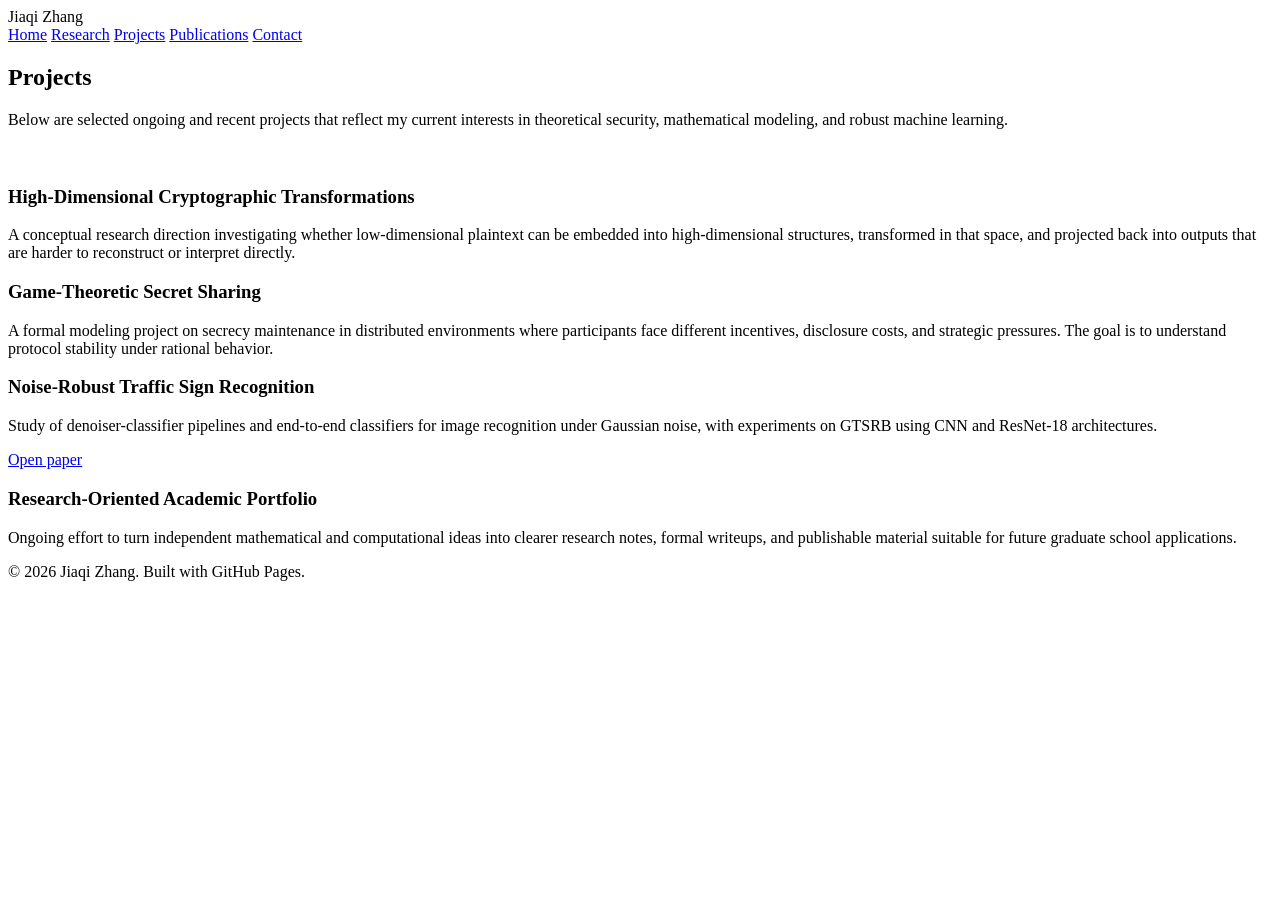
==== projects.html @ 3aec2c41 "Add projects.html with project descriptions" ====
<!DOCTYPE html>
<html lang="en">
<head>
  <meta charset="UTF-8" />
  <meta name="viewport" content="width=device-width, initial-scale=1.0" />
  <title>Jiaqi Zhang | Projects</title>
  <link rel="stylesheet" href="style.css" />
</head>
<body>
  <header class="navbar">
    <div class="container nav-inner">
      <div class="brand">Jiaqi <span>Zhang</span></div>
      <nav class="nav-links">
        <a class="nav-btn" href="index.html">Home</a>
        <a class="nav-btn" href="research.html">Research</a>
        <a class="nav-btn active" href="projects.html">Projects</a>
        <a class="nav-btn" href="publications.html">Publications</a>
        <a class="nav-btn" href="contact.html">Contact</a>
      </nav>
    </div>
  </header>

  <main class="section">
    <div class="container">
      <div class="card">
        <h2>Projects</h2>
        <p>
          Below are selected ongoing and recent projects that reflect my current interests in theoretical security, mathematical modeling, and robust machine learning.
        </p>
      </div>

      <div style="height:22px;"></div>

      <div class="grid-2">
        <div class="card">
          <h3>High-Dimensional Cryptographic Transformations</h3>
          <p>
            A conceptual research direction investigating whether low-dimensional plaintext can be embedded into high-dimensional structures, transformed in that space, and projected back into outputs that are harder to reconstruct or interpret directly.
          </p>
        </div>

        <div class="card">
          <h3>Game-Theoretic Secret Sharing</h3>
          <p>
            A formal modeling project on secrecy maintenance in distributed environments where participants face different incentives, disclosure costs, and strategic pressures. The goal is to understand protocol stability under rational behavior.
          </p>
        </div>

        <div class="card">
          <h3>Noise-Robust Traffic Sign Recognition</h3>
          <p>
            Study of denoiser-classifier pipelines and end-to-end classifiers for image recognition under Gaussian noise, with experiments on GTSRB using CNN and ResNet-18 architectures.
          </p>
          <p><a href="road-sign-classification.pdf">Open paper</a></p>
        </div>

        <div class="card">
          <h3>Research-Oriented Academic Portfolio</h3>
          <p>
            Ongoing effort to turn independent mathematical and computational ideas into clearer research notes, formal writeups, and publishable material suitable for future graduate school applications.
          </p>
        </div>
      </div>
    </div>
  </main>

  <footer class="footer">
    <div class="container">
      © 2026 Jiaqi Zhang. Built with GitHub Pages.
    </div>
  </footer>
</body>
</html>
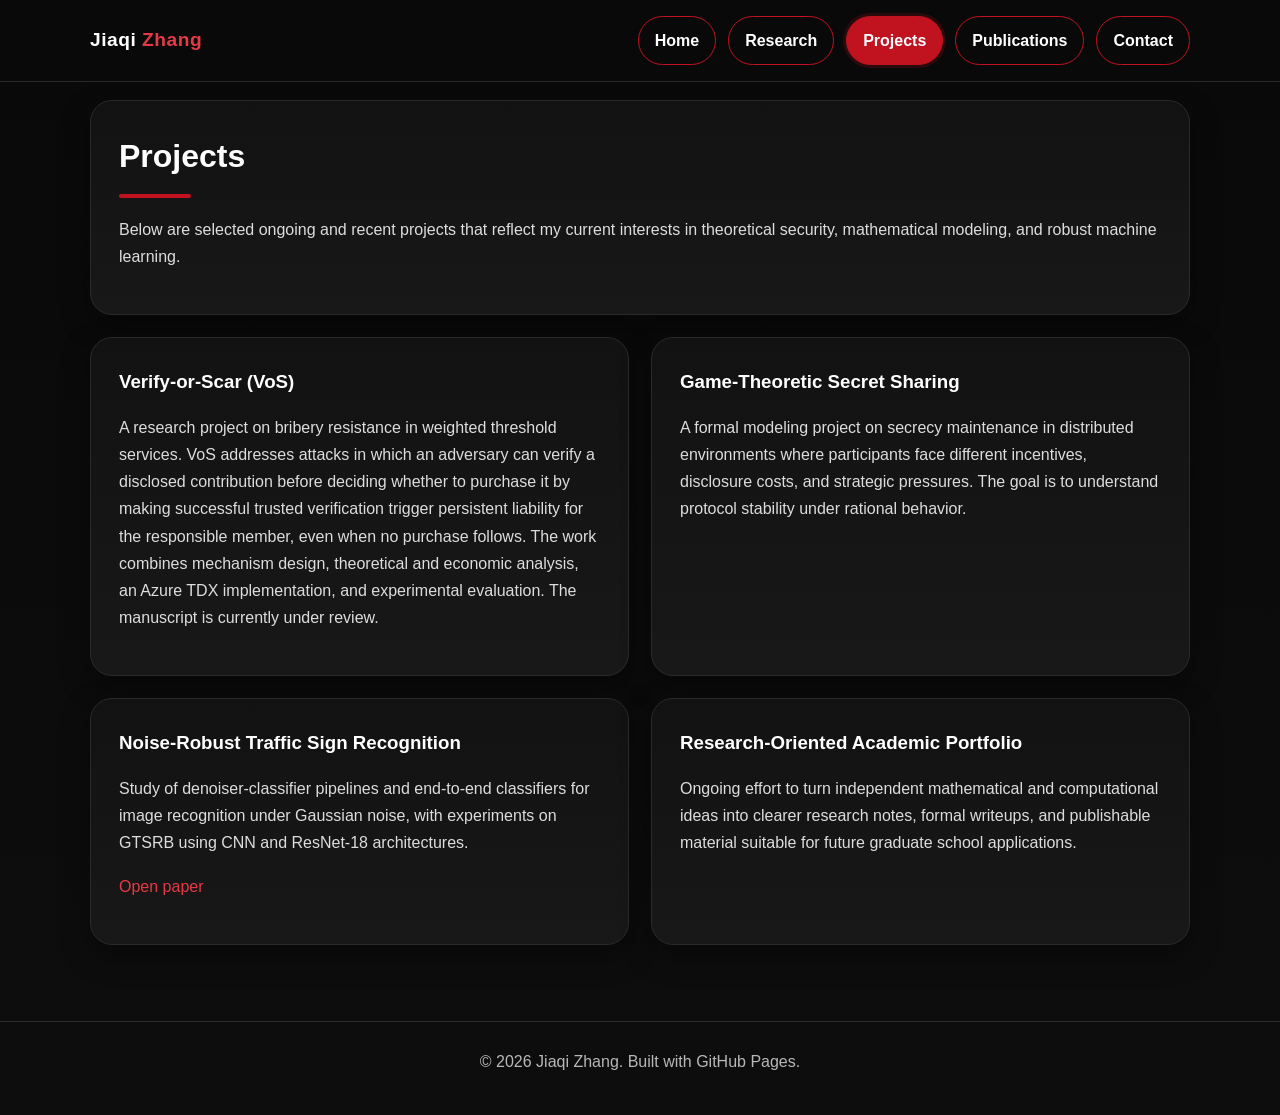
==== commit c4d50f43: "Replace cryptographic transformation project with Verify-or-Scar" ====
--- a/projects.html
+++ b/projects.html
@@ -33,9 +33,9 @@
 
       <div class="grid-2">
         <div class="card">
-          <h3>High-Dimensional Cryptographic Transformations</h3>
+          <h3>Verify-or-Scar (VoS)</h3>
           <p>
-            A conceptual research direction investigating whether low-dimensional plaintext can be embedded into high-dimensional structures, transformed in that space, and projected back into outputs that are harder to reconstruct or interpret directly.
+            A research project on bribery resistance in weighted threshold services. VoS addresses attacks in which an adversary can verify a disclosed contribution before deciding whether to purchase it by making successful trusted verification trigger persistent liability for the responsible member, even when no purchase follows. The work combines mechanism design, theoretical and economic analysis, an Azure TDX implementation, and experimental evaluation. The manuscript is currently under review.
           </p>
         </div>
 
--- a/style.css
+++ b/style.css
@@ -0,0 +1,292 @@
+:root {
+  --bg: #0b0b0b;
+  --panel: #121212;
+  --panel-2: #181818;
+  --text: #f5f5f5;
+  --muted: #b8b8b8;
+  --red: #c1121f;
+  --red-2: #e63946;
+  --border: #2a2a2a;
+  --shadow: 0 10px 30px rgba(0, 0, 0, 0.35);
+}
+
+* {
+  box-sizing: border-box;
+}
+
+html {
+  scroll-behavior: smooth;
+}
+
+body {
+  margin: 0;
+  font-family: "Segoe UI", Arial, sans-serif;
+  background: linear-gradient(180deg, #090909 0%, #0d0d0d 100%);
+  color: var(--text);
+  line-height: 1.7;
+}
+
+a {
+  color: var(--red-2);
+  text-decoration: none;
+}
+
+a:hover {
+  color: #ff6b6b;
+}
+
+.container {
+  width: min(1100px, 92%);
+  margin: 0 auto;
+}
+
+.navbar {
+  position: sticky;
+  top: 0;
+  z-index: 1000;
+  background: rgba(10, 10, 10, 0.92);
+  backdrop-filter: blur(10px);
+  border-bottom: 1px solid var(--border);
+}
+
+.nav-inner {
+  display: flex;
+  justify-content: space-between;
+  align-items: center;
+  gap: 20px;
+  padding: 16px 0;
+}
+
+.brand {
+  font-size: 1.2rem;
+  font-weight: 700;
+  letter-spacing: 0.5px;
+  color: white;
+}
+
+.brand span {
+  color: var(--red-2);
+}
+
+.nav-links {
+  display: flex;
+  gap: 12px;
+  flex-wrap: wrap;
+}
+
+.nav-btn {
+  display: inline-block;
+  padding: 10px 16px;
+  border: 1px solid var(--red);
+  border-radius: 999px;
+  color: white;
+  background: transparent;
+  transition: 0.25s ease;
+  font-weight: 600;
+}
+
+.nav-btn:hover,
+.nav-btn.active {
+  background: var(--red);
+  color: white;
+  box-shadow: 0 0 0 3px rgba(193, 18, 31, 0.18);
+}
+
+.hero {
+  padding: 72px 0 48px;
+}
+
+.hero-grid {
+  display: grid;
+  grid-template-columns: 240px 1fr;
+  gap: 36px;
+  align-items: center;
+}
+
+.profile-pic {
+  width: 100%;
+  max-width: 240px;
+  aspect-ratio: 1 / 1;
+  object-fit: cover;
+  border-radius: 22px;
+  border: 2px solid var(--red);
+  box-shadow: var(--shadow);
+  background: #111;
+}
+
+.hero-card,
+.card {
+  background: linear-gradient(180deg, var(--panel), var(--panel-2));
+  border: 1px solid var(--border);
+  border-radius: 22px;
+  padding: 28px;
+  box-shadow: var(--shadow);
+}
+
+.hero h1 {
+  font-size: clamp(2.3rem, 5vw, 4rem);
+  line-height: 1.1;
+  margin: 0 0 12px;
+}
+
+.hero h1 span {
+  color: var(--red-2);
+}
+
+.subtitle {
+  color: var(--muted);
+  font-size: 1.15rem;
+  margin: 8px 0;
+}
+
+.tag-row {
+  display: flex;
+  flex-wrap: wrap;
+  gap: 10px;
+  margin: 22px 0 0;
+}
+
+.tag {
+  padding: 8px 14px;
+  border-radius: 999px;
+  background: #1a1a1a;
+  border: 1px solid #2d2d2d;
+  color: #f0f0f0;
+  font-size: 0.95rem;
+}
+
+.cta-row {
+  display: flex;
+  flex-wrap: wrap;
+  gap: 14px;
+  margin-top: 24px;
+}
+
+.btn-primary,
+.btn-secondary {
+  display: inline-block;
+  padding: 12px 18px;
+  border-radius: 12px;
+  font-weight: 700;
+  transition: 0.25s ease;
+}
+
+.btn-primary {
+  background: var(--red);
+  color: white;
+  border: 1px solid var(--red);
+}
+
+.btn-primary:hover {
+  background: var(--red-2);
+  color: white;
+}
+
+.btn-secondary {
+  border: 1px solid #555;
+  color: white;
+  background: transparent;
+}
+
+.btn-secondary:hover {
+  border-color: var(--red-2);
+  color: var(--red-2);
+}
+
+.section {
+  padding: 18px 0 56px;
+}
+
+.section h2 {
+  font-size: 2rem;
+  margin: 0 0 18px;
+  color: white;
+}
+
+.section h2::after {
+  content: "";
+  display: block;
+  width: 72px;
+  height: 4px;
+  margin-top: 10px;
+  border-radius: 999px;
+  background: var(--red);
+}
+
+.grid-2 {
+  display: grid;
+  grid-template-columns: repeat(2, 1fr);
+  gap: 22px;
+}
+
+.grid-3 {
+  display: grid;
+  grid-template-columns: repeat(3, 1fr);
+  gap: 22px;
+}
+
+.card h3 {
+  margin-top: 0;
+  margin-bottom: 10px;
+  color: #fff;
+}
+
+.card p,
+.card li {
+  color: #dddddd;
+}
+
+.muted {
+  color: var(--muted);
+}
+
+.paper-title {
+  color: #fff;
+  font-size: 1.25rem;
+  margin-bottom: 10px;
+}
+
+.paper-meta {
+  color: var(--muted);
+  margin-bottom: 14px;
+  font-size: 0.96rem;
+}
+
+.list-clean {
+  padding-left: 18px;
+  margin: 0;
+}
+
+.footer {
+  border-top: 1px solid var(--border);
+  padding: 26px 0 40px;
+  color: var(--muted);
+  text-align: center;
+  margin-top: 20px;
+}
+
+.highlight {
+  color: var(--red-2);
+  font-weight: 700;
+}
+
+.small {
+  font-size: 0.95rem;
+}
+
+@media (max-width: 900px) {
+  .hero-grid,
+  .grid-2,
+  .grid-3 {
+    grid-template-columns: 1fr;
+  }
+
+  .profile-pic {
+    max-width: 220px;
+  }
+
+  .nav-inner {
+    align-items: flex-start;
+    flex-direction: column;
+  }
+}
